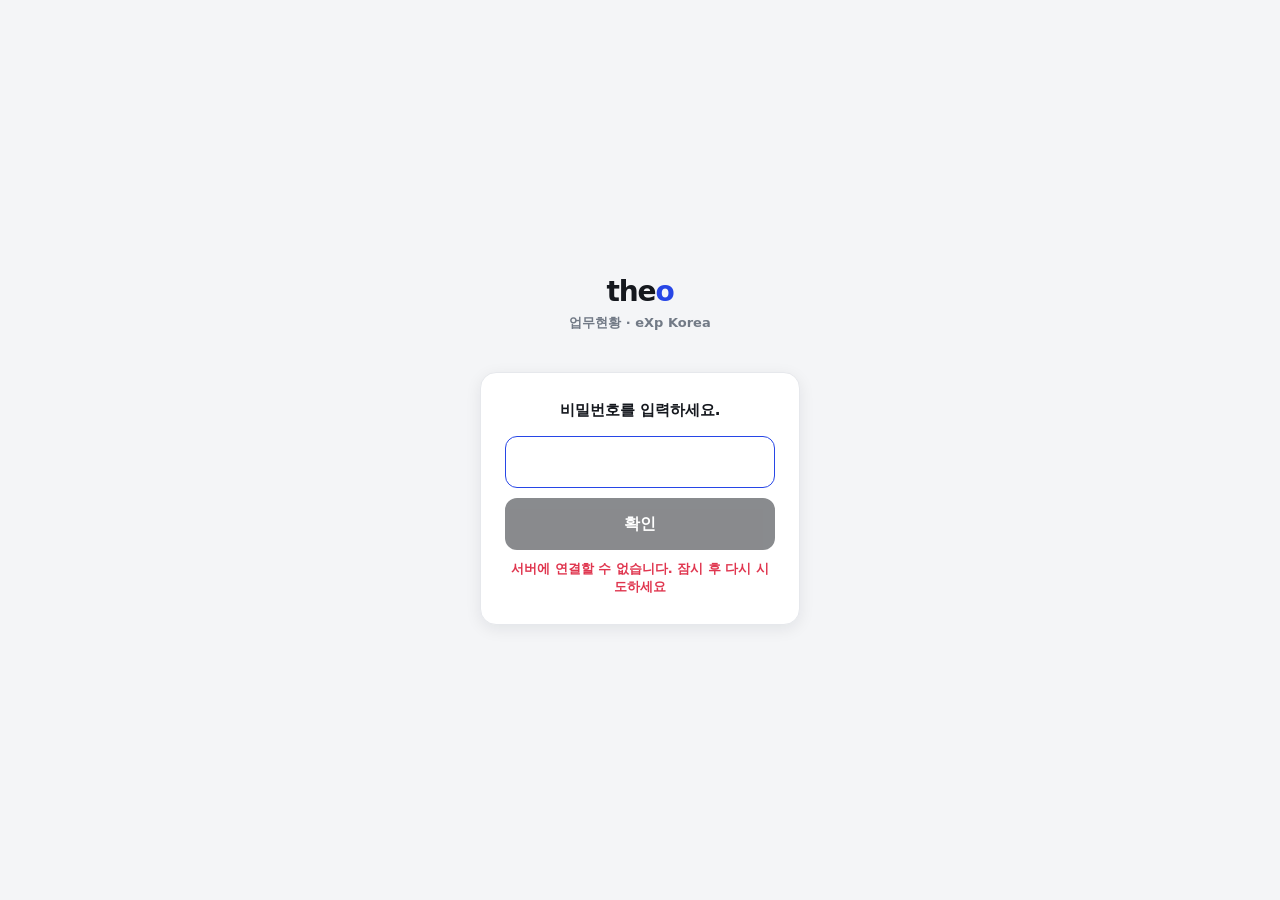
==== index.html @ b9fb37e2 "Add files via upload" ====
<!DOCTYPE html>
<html lang="ko">
<head>
<meta charset="UTF-8" />
<meta name="viewport" content="width=device-width, initial-scale=1, maximum-scale=1, user-scalable=no" />
<title>업무현황</title>
<link rel="icon" href="favicon.ico" sizes="any" />
<link rel="apple-touch-icon" href="apple-touch-icon.png" />
<link rel="manifest" href="manifest.json" />
<meta name="theme-color" content="#2746E6" />
<meta name="apple-mobile-web-app-capable" content="yes" />
<meta name="apple-mobile-web-app-title" content="HUB" />
<meta property="og:title" content="theo 업무현황" />
<meta property="og:description" content="파밍현황·매물현황·고객관리·일정관리를 한곳에서" />
<meta property="og:image" content="og-image.png" />
<meta property="og:type" content="website" />
<link rel="stylesheet" href="css/style.css?v=20260722l" />
</head>
<body>

<div class="app-shell">
  <div id="sidebar-mount"></div>
  <div class="main-col">
    <header class="topbar">
      <button class="hamburger-btn" id="hamburger-btn" aria-label="메뉴 열기">
        <svg width="20" height="20" viewBox="0 0 24 24" fill="none" stroke="currentColor" stroke-width="2" stroke-linecap="round"><path d="M3 6h18M3 12h18M3 18h18"/></svg>
      </button>
      <span class="topbar-title">종합현황</span>
      <a class="topbar-mark" href="./index.html" aria-label="홈으로">the<span class="o">o</span></a>
    </header>

    <div class="content-row">
    <main class="main-content">
      <div class="page-head">
        <h1>종합현황</h1>
        <p>업무 영역별 핵심 항목을 한눈에</p>
      </div>

      <div class="card-grid">
        <a class="summary-card" href="pages/maemul-status.html" data-card="maemul">
          <div class="icon-badge">
            <svg width="19" height="19" viewBox="0 0 24 24" fill="none" stroke="currentColor" stroke-width="1.8" stroke-linecap="round" stroke-linejoin="round"><path d="M3 10.5 12 3l9 7.5"/><path d="M5 9.5V20a1 1 0 0 0 1 1h4v-6h4v6h4a1 1 0 0 0 1-1V9.5"/></svg>
          </div>
          <div class="title-row"><h3>매물현황</h3></div>
          <div class="stat">—</div>
          <div class="stat-label">연동 예정</div>
        </a>

        <a class="summary-card" href="pages/recommend-management.html" data-card="recommend">
          <div class="icon-badge">
            <svg width="19" height="19" viewBox="0 0 24 24" fill="none" stroke="currentColor" stroke-width="1.8" stroke-linecap="round" stroke-linejoin="round"><path d="M12 3.2 14.7 9l6.3.6-4.7 4.2 1.4 6.2-5.7-3.4-5.7 3.4 1.4-6.2-4.7-4.2 6.3-.6Z"/></svg>
          </div>
          <div class="title-row"><h3>추천매물</h3></div>
          <div class="stat">—</div>
          <div class="stat-label">연동 예정</div>
        </a>

        <a class="summary-card" href="pages/farming-status.html" data-card="farming">
          <div class="icon-badge">
            <svg width="19" height="19" viewBox="0 0 24 24" fill="none" stroke="currentColor" stroke-width="1.8" stroke-linecap="round" stroke-linejoin="round"><path d="M9 20 3 17V5l6 3m0 12 6-3m-6 3V8m6 9 6 3V8l-6-3m0 12V5m0 0L9 8"/></svg>
          </div>
          <div class="title-row"><h3>파밍현황</h3></div>
          <div class="stat">—</div>
          <div class="stat-label">연동 예정</div>
        </a>

        <a class="summary-card" href="pages/customer-management.html" data-card="customer">
          <div class="icon-badge">
            <svg width="19" height="19" viewBox="0 0 24 24" fill="none" stroke="currentColor" stroke-width="1.8" stroke-linecap="round" stroke-linejoin="round"><circle cx="9" cy="8" r="3.2"/><path d="M2.5 20c0-3.3 2.9-6 6.5-6s6.5 2.7 6.5 6"/><circle cx="17" cy="9" r="2.6"/><path d="M15.2 14.3c2.7.4 4.8 2.6 4.8 5.7"/></svg>
          </div>
          <div class="title-row"><h3>고객관리</h3></div>
          <div class="stat">—</div>
          <div class="stat-label">연동 예정</div>
        </a>

        <a class="summary-card" href="pages/schedule-management.html" data-card="schedule">
          <div class="icon-badge">
            <svg width="19" height="19" viewBox="0 0 24 24" fill="none" stroke="currentColor" stroke-width="1.8" stroke-linecap="round" stroke-linejoin="round"><rect x="3.5" y="5" width="17" height="15.5" rx="2.2"/><path d="M8 3v4M16 3v4M3.5 10h17"/></svg>
          </div>
          <div class="title-row"><h3>일정관리</h3></div>
          <div class="stat">—</div>
          <div class="stat-label">연동 예정</div>
        </a>

        <div class="summary-card disabled">
          <div class="icon-badge">
            <svg width="19" height="19" viewBox="0 0 24 24" fill="none" stroke="currentColor" stroke-width="1.8" stroke-linecap="round" stroke-linejoin="round"><path d="M3 10v4a1 1 0 0 0 1 1h2l4 3.5V5.5L6 9H4a1 1 0 0 0-1 1Z"/><path d="M14 8.2a4.5 4.5 0 0 1 0 7.6M17.2 5.8a8.8 8.8 0 0 1 0 12.4"/></svg>
          </div>
          <div class="title-row"><h3>마케팅툴</h3><span class="soon-tag">추가예정</span></div>
          <div class="stat">—</div>
          <div class="stat-label">준비 중</div>
        </div>
      </div>
    </main>
    <aside class="favorites-panel" data-fav-mount="desktop"></aside>
    </div>
  </div>
</div>

<script src="js/sidebar.js"></script>
<script src="js/lock.js"></script>
<script src="js/favorites.js"></script>
<script src="js/index-summary.js"></script>
<script>
  renderSidebar(null, { basePrefix: "" });
  initLockScreen("");
</script>
</body>
</html>
---- css/style.css ----
/* ============================================================
   theo 대시보드 — 공유 스타일
   exp-client / exp-maemul / exp-crm 톤과 통일 (라이트 + 파랑 + 골드)
   ============================================================ */

:root {
  --bg: #F4F5F7;
  --surface: #FFFFFF;
  --border: #E6E8EC;
  --border-strong: #D7DAE0;
  --text: #15181E;
  --text-secondary: #727A86;
  --text-muted: #9aa1ab;

  --accent: #2746E6;
  --accent-soft: #EEF1FE;
  --accent-hover: #1F39C4;
  --accent-dim: #8B95F2;

  --danger: #E0364F;
  --danger-soft: #FDECEF;

  --radius-sm: 8px;
  --radius-md: 12px;
  --radius-lg: 16px;

  --shadow-sm: 0 1px 2px rgba(16, 24, 40, 0.06);
  --shadow-md: 0 4px 16px rgba(16, 24, 40, 0.08);
  --shadow-lg: 0 12px 32px rgba(16, 24, 40, 0.14);

  --sidebar-w: 264px;
  --topbar-h: 60px;

  --font-ui: "Pretendard", "Pretendard Variable", -apple-system, BlinkMacSystemFont,
    "Apple SD Gothic Neo", "Malgun Gothic", system-ui, Roboto, sans-serif;
}

* { box-sizing: border-box; }

html, body {
  margin: 0;
  padding: 0;
  background: var(--bg);
  color: var(--text);
  font-family: var(--font-ui);
  -webkit-font-smoothing: antialiased;
  overscroll-behavior-y: none;
  -webkit-user-select: none;
  user-select: none;
  -webkit-touch-callout: none;
  -webkit-tap-highlight-color: transparent;
}

input, textarea {
  -webkit-user-select: text;
  user-select: text;
}

button, input {
  font-family: inherit;
}

a { color: inherit; text-decoration: none; }

::-webkit-scrollbar { width: 8px; height: 8px; }
::-webkit-scrollbar-thumb { background: var(--border-strong); border-radius: 8px; }
::-webkit-scrollbar-track { background: transparent; }

/* ---------------- App shell ---------------- */

.app-shell {
  display: flex;
  min-height: 100vh;
}

.main-col {
  flex: 1;
  min-width: 0;
  display: flex;
  flex-direction: column;
}

.topbar {
  height: var(--topbar-h);
  display: flex;
  align-items: center;
  gap: 12px;
  padding: 0 20px;
  background: var(--surface);
  border-bottom: 1px solid var(--border);
  position: sticky;
  top: 0;
  z-index: 20;
}

.hamburger-btn {
  display: none;
  width: 36px;
  height: 36px;
  align-items: center;
  justify-content: center;
  border: none;
  background: transparent;
  border-radius: var(--radius-sm);
  cursor: pointer;
  color: var(--text);
}
.hamburger-btn:hover { background: var(--bg); }

.topbar-title {
  font-size: 16px;
  font-weight: 700;
  letter-spacing: -0.01em;
}

.topbar-mark {
  display: none;
  margin-left: auto;
  align-items: center;
  flex-shrink: 0;
  font-size: 20px;
  font-weight: 800;
  letter-spacing: -0.04em;
  color: var(--text);
  opacity: 0.85;
}
.topbar-mark .o { color: var(--accent); }
.topbar-mark { cursor: pointer; transition: opacity 0.12s ease; }
.topbar-mark:hover { opacity: 1; }

.main-content {
  flex: 1;
  padding: 28px 32px 64px;
  max-width: 1240px;
  width: 100%;
}

/* ---------------- Sidebar ---------------- */

.sidebar {
  width: var(--sidebar-w);
  flex-shrink: 0;
  background: var(--surface);
  border-right: 1px solid var(--border);
  display: flex;
  flex-direction: column;
  height: 100vh;
  position: sticky;
  top: 0;
}

.sidebar-brand {
  display: flex;
  align-items: baseline;
  gap: 6px;
  padding: 22px 20px 16px;
}

.sidebar-brand .mark {
  font-size: 20px;
  font-weight: 800;
  letter-spacing: -0.04em;
}
.sidebar-brand .mark .o { color: var(--accent); }
.sidebar-brand .sub {
  font-size: 12px;
  color: var(--text-secondary);
  font-weight: 500;
}

.sidebar-scroll {
  flex: 1;
  overflow-y: auto;
  padding: 4px 12px;
}

.nav-group { margin-bottom: 6px; }

.nav-group-label {
  display: flex;
  align-items: center;
  justify-content: space-between;
  width: 100%;
  padding: 10px 8px;
  background: transparent;
  border: none;
  cursor: pointer;
  font-size: 12.5px;
  font-weight: 700;
  color: var(--text-muted);
  letter-spacing: 0.02em;
  text-transform: uppercase;
  border-radius: var(--radius-sm);
}
.nav-group-label:hover { color: var(--text-secondary); }

.nav-group-label .chevron {
  transition: transform 0.18s ease;
  flex-shrink: 0;
}
.nav-group.collapsed .chevron { transform: rotate(-90deg); }

.nav-group-items {
  display: flex;
  flex-direction: column;
  gap: 2px;
  overflow: hidden;
  max-height: 800px;
  transition: max-height 0.22s ease;
}
.nav-group.collapsed .nav-group-items {
  max-height: 0;
}

.nav-item {
  display: flex;
  align-items: center;
  gap: 10px;
  padding: 9px 10px;
  border-radius: var(--radius-sm);
  font-size: 15.5px;
  font-weight: 600;
  color: var(--text);
  cursor: pointer;
}
.nav-item:hover { background: var(--bg); }
.nav-item.active {
  background: var(--accent-soft);
  color: var(--accent);
}
.nav-item svg { flex-shrink: 0; }

.nav-item.disabled {
  color: var(--text-muted);
  cursor: default;
  pointer-events: none;
}
.nav-item .soon-tag {
  margin-left: auto;
  font-size: 10.5px;
  font-weight: 700;
  color: var(--text-muted);
  background: var(--bg);
  border: 1px solid var(--border);
  border-radius: 999px;
  padding: 2px 7px;
}

.nav-divider {
  height: 1px;
  background: var(--border);
  margin: 10px 4px;
}

.sidebar-admin-wrap {
  position: relative;
  margin: 6px 12px 12px;
}
.sidebar-admin {
  display: flex;
  align-items: center;
  gap: 10px;
  width: 100%;
  padding: 10px 12px;
  border: none;
  border-radius: var(--radius-md);
  background: var(--bg);
  cursor: pointer;
  text-align: left;
  font-family: inherit;
}
.sidebar-admin:hover { background: var(--border); }
.sidebar-admin .admin-chevron {
  margin-left: auto;
  flex-shrink: 0;
  color: var(--text-muted);
  transform: rotate(180deg);
}
.admin-avatar {
  width: 36px;
  height: 36px;
  border-radius: 50%;
  background: linear-gradient(135deg, var(--accent), var(--accent-hover));
  color: #fff;
  display: flex;
  align-items: center;
  justify-content: center;
  font-weight: 800;
  font-size: 13.5px;
  flex-shrink: 0;
  box-shadow: 0 3px 8px rgba(39, 70, 230, 0.28);
}
.admin-meta { min-width: 0; }
.admin-name {
  font-size: 13.5px;
  font-weight: 800;
  color: var(--text);
  line-height: 1.3;
}
.admin-org {
  font-size: 11.5px;
  font-weight: 600;
  color: var(--text-secondary);
  white-space: nowrap;
  overflow: hidden;
  text-overflow: ellipsis;
}

.admin-menu {
  position: absolute;
  left: 0;
  right: 0;
  bottom: calc(100% + 6px);
  background: var(--surface);
  border: 1px solid var(--border);
  border-radius: var(--radius-md);
  box-shadow: var(--shadow-md);
  padding: 6px;
  opacity: 0;
  visibility: hidden;
  transform: translateY(4px);
  transition: opacity 0.15s ease, transform 0.15s ease;
  z-index: 30;
}
.admin-menu.open {
  opacity: 1;
  visibility: visible;
  transform: translateY(0);
}
.admin-menu-item {
  display: flex;
  align-items: center;
  gap: 9px;
  width: 100%;
  padding: 9px 10px;
  border: none;
  background: transparent;
  border-radius: var(--radius-sm);
  font-size: 14px;
  font-weight: 600;
  color: var(--text);
  cursor: pointer;
  text-align: left;
  font-family: inherit;
}
.admin-menu-item:hover {
  background: var(--danger-soft);
  color: var(--danger);
}

/* Mobile sidebar overlay */
.sidebar-scrim {
  display: none;
  position: fixed;
  inset: 0;
  background: rgba(16, 24, 40, 0.4);
  z-index: 39;
}

@media (max-width: 860px) {
  .hamburger-btn { display: inline-flex; }
  .topbar-mark { display: flex; }

  .sidebar {
    position: fixed;
    left: 0;
    top: 0;
    z-index: 40;
    transform: translateX(-100%);
    transition: transform 0.24s ease;
    box-shadow: var(--shadow-lg);
  }
  .sidebar.open { transform: translateX(0); }

  .sidebar-scrim.open { display: block; }

  .main-content { padding: 20px 16px 48px; }
}

/* ---------------- Cards / summary grid ---------------- */

.page-head {
  margin-bottom: 22px;
}
.page-head h1 {
  font-size: 22px;
  font-weight: 800;
  letter-spacing: -0.01em;
  margin: 0 0 4px;
}
.page-head p {
  margin: 0;
  color: var(--text-secondary);
  font-size: 14px;
}

.card-grid {
  display: grid;
  grid-template-columns: repeat(4, 1fr);
  gap: 12px;
}
@media (max-width: 900px) {
  .card-grid { grid-template-columns: repeat(2, 1fr); }
  /* 만기임박은 배지 4개가 한 줄에 들어가야 해서 2칸(한 줄 전체)을 다 쓰게 함 */
  .card-grid .card-span-2 { grid-column: 1 / -1; }
}

.summary-card {
  background: var(--surface);
  border: 1px solid var(--border);
  border-radius: var(--radius-md);
  padding: 12px 14px;
  display: flex;
  flex-direction: column;
  gap: 4px;
  min-height: 112px;
  cursor: pointer;
  box-shadow: var(--shadow-sm);
  transition: box-shadow 0.15s ease, transform 0.15s ease, border-color 0.15s ease;
}
.summary-card.static { box-shadow: var(--shadow-sm); border-color: transparent; }
/* 그라데이션 제거 — 카드는 항상 평평한 흰 배경, 아이콘 배지 색상으로만 구분 */
.summary-card.tint-1 .icon-badge { background: #E0E7FF; color: #4338CA; }
.summary-card.tint-2 .icon-badge { background: #CFFAFE; color: #0E7490; }
.summary-card.tint-3 .icon-badge { background: #EDE9FE; color: #6D28D9; }
.summary-card.tint-4 .icon-badge { background: #DBEAFE; color: #1D4ED8; }
.summary-card.tint-5 .icon-badge { background: #CCFBF1; color: #0F766E; }
.summary-card.tint-6 .icon-badge { background: #F3E8FF; color: #7E22CE; }
.summary-card:hover {
  box-shadow: var(--shadow-md);
  border-color: var(--border-strong);
  transform: translateY(-1px);
}
.summary-card.disabled {
  cursor: default;
  opacity: 0.55;
}
.summary-card.disabled:hover {
  box-shadow: none;
  transform: none;
  border-color: var(--border);
}
.summary-card.static { cursor: default; }
.summary-card.static:hover {
  box-shadow: none;
  transform: none;
  border-color: var(--border);
}

.summary-card .kpi-top {
  display: flex;
  align-items: center;
  justify-content: space-between;
  gap: 8px;
}
.summary-card .kpi-top .stat { margin: 0; }

/* 추천매물 rec-stat-card와 동일한 구조: 아이콘 왼쪽 + (숫자, 라벨) 오른쪽, 가로 한 줄 */
.summary-card.row {
  flex-direction: row;
  align-items: flex-start;
  gap: 12px;
  min-height: 100px;
  padding: 14px 16px;
}
.summary-card.row .icon-badge { flex-shrink: 0; width: 32px; height: 32px; }
.summary-card.row .icon-badge svg { width: 16px; height: 16px; }
.summary-card.row .stat-body { display: flex; flex-direction: column; gap: 1px; min-width: 0; flex: 1; }
.summary-card.row .stat { text-align: left; margin: 0; }
.summary-card.row .stat-label { text-align: left; }
.summary-card.row .stat-title {
  font-size: 13px;
  font-weight: 800;
  color: var(--text);
}
.summary-card.row .badge-list.horizontal { margin-top: 3px; }

.summary-card .icon-badge {
  width: 27px;
  height: 27px;
  border-radius: 8px;
  display: flex;
  align-items: center;
  justify-content: center;
  background: var(--accent-soft);
  color: var(--accent);
}
.summary-card .icon-badge svg { width: 15px; height: 15px; }


.summary-card .title-row {
  display: flex;
  align-items: center;
  justify-content: space-between;
}
.summary-card h3 {
  margin: 0;
  font-size: 13px;
  font-weight: 700;
}
.summary-card .stat {
  font-size: 20px;
  font-weight: 800;
  letter-spacing: -0.02em;
  text-align: right;
}
.summary-card .stat-label {
  font-size: 11px;
  color: var(--text-secondary);
  text-align: right;
}

.placeholder-block {
  background: var(--surface);
  border: 1px dashed var(--border-strong);
  border-radius: var(--radius-lg);
  padding: 48px 24px;
  text-align: center;
  color: var(--text-secondary);
  font-size: 14px;
}
.placeholder-block strong {
  display: block;
  color: var(--text);
  font-size: 15.5px;
  margin-bottom: 6px;
}

/* ---------------- Data page: upload / sections / tables / charts ---------------- */

.upload-bar {
  display: flex;
  align-items: center;
  gap: 12px;
  flex-wrap: wrap;
  background: var(--surface);
  border: 1px solid var(--border);
  border-radius: var(--radius-lg);
  padding: 12px 16px;
  margin-bottom: 24px;
  max-width: 460px;
}
.upload-bar .upload-meta {
  min-width: 160px;
}
.upload-bar .upload-basedate {
  font-size: 14px;
  font-weight: 800;
  color: var(--text);
}
.upload-bar .upload-updated {
  font-size: 12px;
  color: var(--text-secondary);
  margin-top: 2px;
}
.btn-solid {
  display: inline-flex;
  align-items: center;
  gap: 7px;
  height: 38px;
  padding: 0 15px;
  border: none;
  border-radius: var(--radius-md);
  background: #6B7280;
  color: #fff;
  font-size: 13.5px;
  font-weight: 700;
  cursor: pointer;
  font-family: inherit;
  transition: opacity 0.12s ease, background 0.12s ease;
  white-space: nowrap;
  margin-left: auto;
}
.btn-solid:hover { background: #565D68; }
.btn-soft {
  display: inline-flex;
  align-items: center;
  gap: 7px;
  height: 40px;
  padding: 0 16px;
  border: none;
  border-radius: var(--radius-md);
  background: var(--accent-soft);
  color: var(--accent);
  font-size: 14px;
  font-weight: 700;
  cursor: pointer;
  font-family: inherit;
  transition: opacity 0.12s ease;
  white-space: nowrap;
}
.btn-soft:hover { opacity: 0.85; }

.upload-empty {
  background: var(--surface);
  border: 1px dashed var(--border-strong);
  border-radius: var(--radius-lg);
  padding: 56px 24px;
  text-align: center;
  color: var(--text-secondary);
  font-size: 14px;
}
.upload-empty strong {
  display: block;
  color: var(--text);
  font-size: 16px;
  margin-bottom: 8px;
}
.upload-empty .btn-solid { margin-top: 18px; }

.data-section { margin-top: 22px; }
.data-section-head {
  display: flex;
  align-items: baseline;
  gap: 8px;
  margin-bottom: 10px;
}
.data-section-head h2 {
  margin: 0;
  font-size: 14.5px;
  font-weight: 800;
  letter-spacing: -0.01em;
}
.data-section-head .count-tag {
  font-size: 11px;
  font-weight: 700;
  color: var(--text-secondary);
}

.grid-2 {
  display: grid;
  grid-template-columns: 1fr 1fr;
  gap: 12px;
}
.grid-3-2 {
  display: grid;
  grid-template-columns: 3fr 2fr;
  gap: 12px;
}
.grid-tables-3 {
  display: grid;
  grid-template-columns: 2fr 1fr 1fr;
  gap: 12px;
}
.grid-3 {
  display: grid;
  grid-template-columns: 1fr 1fr 1fr;
  gap: 12px;
}
@media (max-width: 760px) {
  .grid-2 { grid-template-columns: 1fr; }
  .grid-3-2 { grid-template-columns: 1fr; }
  .grid-tables-3 { grid-template-columns: 1fr; }
  .grid-3 { grid-template-columns: 1fr; }
}
@media (min-width: 761px) and (max-width: 1080px) {
  .grid-tables-3 { grid-template-columns: 1fr 1fr; }
  .grid-3 { grid-template-columns: 1fr 1fr; }
}

.panel {
  background: var(--surface);
  border: 1px solid var(--border);
  border-radius: var(--radius-md);
  padding: 14px 16px;
}
.panel-narrow, .map-link-card.panel-narrow {
  max-width: 560px;
}
.panel h3 {
  margin: 0 0 10px;
  font-size: 13px;
  font-weight: 700;
  color: var(--text-secondary);
}

.content-narrow { max-width: 700px; }

.data-table {
  width: 100%;
  border-collapse: collapse;
  font-size: 12.5px;
  font-variant-numeric: tabular-nums;
}
.data-table th, .data-table td {
  padding: 6px 8px;
  text-align: right;
  border-bottom: 1px solid var(--bg);
  white-space: nowrap;
}
.data-table th:first-child, .data-table td:first-child {
  text-align: left;
  font-weight: 600;
  color: var(--text);
}
.data-table th {
  color: var(--text-muted);
  font-weight: 700;
  font-size: 10px;
  letter-spacing: 0.03em;
  text-transform: uppercase;
  border-bottom: 1.5px solid var(--border);
  padding-bottom: 8px;
}
.data-table tbody tr:hover td { background: var(--bg); }
.data-table tbody tr:nth-child(even) td { background: rgba(244, 245, 247, 0.5); }
.data-table tbody tr:nth-child(even):hover td { background: var(--bg); }
.data-table tr.total-row td {
  font-weight: 800;
  color: var(--accent);
  border-top: 1.5px solid var(--border-strong);
  border-bottom: none;
  background: transparent !important;
}
.data-table tr:last-child td { border-bottom: none; }

.chart-wrap { position: relative; height: 190px; }
.chart-wrap.tall { height: 220px; }

.badge-list { display: flex; flex-direction: column; gap: 6px; }
.badge-row {
  display: flex;
  align-items: center;
  justify-content: space-between;
  padding: 8px 10px;
  border-radius: var(--radius-sm);
  background: var(--bg);
  font-size: 12.5px;
  font-weight: 600;
}
.badge-row .badge-count {
  font-size: 12px;
  font-weight: 800;
  padding: 1px 8px;
  border-radius: 999px;
  background: var(--surface);
  color: var(--text-secondary);
}
.badge-row.has-count .badge-count {
  background: var(--danger-soft);
  color: var(--danger);
}
.badge-list.mini { gap: 4px; }
.badge-list.mini .badge-row {
  padding: 5px 8px;
  font-size: 10.5px;
  background: rgba(255,255,255,0.55);
}
.badge-list.mini .badge-count {
  font-size: 10px;
  padding: 1px 6px;
}

/* 만기임박처럼 라벨 여러개를 세로로 쌓지 않고 타이틀 바로 아래에 붙여 보여줄 때.
   margin-top:auto를 안 줘서 타이틀 바로 아래 붙고, 남는 공간은 카드 하단에 남는다.
   폰(≤900px)에서는 만기임박 카드가 card-span-2로 풀폭을 쓰므로 한 줄(nowrap)로 충분히 들어가고,
   브라우저(>900px)에서는 카드가 4분의1 폭이라 한 줄로는 좁아 겹치므로 2x2 그리드로 전환한다. */
.badge-list.horizontal {
  flex-direction: row;
  flex-wrap: nowrap;
  justify-content: flex-start;
  gap: 4px;
}
.badge-list.horizontal .badge-row {
  flex: 1 1 0;
  min-width: 0;
  justify-content: center;
  gap: 3px;
  overflow: hidden;
}
.badge-list.horizontal .badge-row span:first-child {
  overflow: hidden;
  text-overflow: ellipsis;
  white-space: nowrap;
  min-width: 0;
}
.badge-list.horizontal .badge-row .badge-count {
  flex-shrink: 0;
  white-space: nowrap;
}

@media (min-width: 901px) {
  .badge-list.horizontal {
    display: grid;
    grid-template-columns: repeat(2, 1fr);
    gap: 5px;
  }
  .badge-list.horizontal .badge-row {
    justify-content: space-between;
  }
}

/* 폰 화면에서는 글자/여백을 한 단계 더 줄여 한 줄에 최대한 다 들어가게 (만기임박 카드는 아래
   .card-span-2 규칙으로 폭을 2배 확보해서 같이 도와준다) */
@media (max-width: 640px) {
  .badge-list.mini .badge-row {
    padding: 4px 6px;
    font-size: 9.5px;
    gap: 3px;
  }
  .badge-list.mini .badge-count {
    font-size: 9px;
    padding: 1px 5px;
  }
}

.map-link-card {
  display: flex;
  align-items: center;
  gap: 14px;
  background: var(--surface);
  border: 1px solid var(--border);
  border-radius: var(--radius-lg);
  padding: 18px 20px;
}
.map-link-card .icon-badge { flex-shrink: 0; }
.map-link-card .map-text { flex: 1; min-width: 0; }
.map-link-card .map-title { font-size: 14.5px; font-weight: 700; }
.map-link-card .map-sub { font-size: 12.5px; color: var(--text-secondary); margin-top: 2px; }

/* ---------------- Lock screen ---------------- */

.lock-screen {
  position: fixed;
  inset: 0;
  z-index: 100;
  background: var(--bg);
  display: flex;
  flex-direction: column;
  align-items: center;
  justify-content: center;
  gap: 40px;
  padding: 24px;
}

.lock-box {
  width: 100%;
  max-width: 320px;
  display: flex;
  flex-direction: column;
  align-items: center;
  gap: 22px;
}

.lock-brand {
  display: flex;
  flex-direction: column;
  align-items: center;
  gap: 6px;
}
.lock-brand .mark {
  font-size: 30px;
  font-weight: 800;
  letter-spacing: -0.04em;
}
.lock-brand .mark .o { color: var(--accent); }
.lock-brand .sub {
  font-size: 13px;
  color: var(--text-secondary);
}

.lock-key-icon {
  color: var(--accent);
}

/* 텍스트 비번 화면 — 매물뷰와 동일한 워드마크+카드 구조 */
.lock-wordmark {
  display: flex;
  flex-direction: column;
  align-items: center;
  gap: 6px;
}
.lock-wordmark .mark {
  font-size: 28px;
  font-weight: 800;
  letter-spacing: -0.04em;
  color: var(--text);
}
.lock-wordmark .mark .o { color: var(--accent); }
.lock-wordmark .sub {
  font-size: 13px;
  font-weight: 600;
  color: var(--text-secondary);
}

.lock-card {
  width: 100%;
  max-width: 320px;
  background: var(--surface);
  border: 1px solid var(--border);
  border-radius: var(--radius-lg);
  box-shadow: var(--shadow-md);
  padding: 28px 24px;
}
.lock-title {
  font-size: 15px;
  font-weight: 800;
  color: var(--text);
  text-align: center;
  margin-bottom: 16px;
}

.lock-pw-form {
  width: 100%;
  display: flex;
  flex-direction: column;
  gap: 10px;
}
.lock-pw-form input {
  width: 100%;
  height: 52px;
  padding: 0 14px;
  border: 1.5px solid var(--border-strong);
  border-radius: var(--radius-md);
  background: var(--bg);
  font-size: 16px;
  outline: none;
  text-align: center;
  letter-spacing: 0.03em;
}
.lock-pw-form input:focus { border-color: var(--accent); background: var(--surface); }
.lock-pw-form button {
  width: 100%;
  height: 52px;
  border: none;
  border-radius: var(--radius-md);
  background: var(--text);
  color: #fff;
  font-size: 15.5px;
  font-weight: 800;
  cursor: pointer;
  transition: opacity 0.12s ease;
}
.lock-pw-form button:hover { opacity: 0.88; }
.lock-pw-form button:disabled { opacity: 0.5; cursor: default; }

.lock-error {
  font-size: 13px;
  font-weight: 600;
  color: var(--danger);
  min-height: 18px;
  text-align: center;
  margin-top: 10px;
}

/* Pattern lock (mobile) */
.pattern-grid {
  position: relative;
  width: 260px;
  height: 260px;
  touch-action: none;
}
.pattern-grid.loading {
  pointer-events: none;
  opacity: 0.45;
}
.pattern-svg {
  position: absolute;
  inset: 0;
  pointer-events: none;
}
.pattern-dot {
  position: absolute;
  width: 22px;
  height: 22px;
  border-radius: 50%;
  border: 2.5px solid var(--border-strong);
  background: var(--surface);
  transform: translate(-50%, -50%);
}
.pattern-dot.active {
  border-color: var(--accent);
  background: var(--accent);
}
.pattern-dot.error {
  border-color: var(--danger);
  background: var(--danger);
}

/* ---------------- Recommend management (추천매물) ---------------- */

.rec-kpi-grid {
  display: grid;
  grid-template-columns: repeat(auto-fit, minmax(150px, 200px));
  gap: 12px;
  margin-bottom: 22px;
}
/* 진행현황 카드 전용 — summary-card보다 절반 가까이 낮은 컴팩트 카드.
   아이콘 → 숫자 → 라벨을 붙여서 위에서부터 채우고, 하단에 여백을 남기지 않는다. */
.rec-stat-card {
  display: flex;
  align-items: center;
  gap: 12px;
  padding: 14px 16px;
  background: var(--surface);
  border: 1px solid var(--border);
  border-radius: var(--radius-md);
  box-shadow: var(--shadow-sm);
}
.rec-stat-card .icon-badge {
  width: 34px;
  height: 34px;
  border-radius: 9px;
  display: flex;
  align-items: center;
  justify-content: center;
  flex-shrink: 0;
}
.rec-stat-card.tint-total .icon-badge { background: #DBEAFE; color: #1D4ED8; }
.rec-stat-card.tint-active .icon-badge { background: #DCFCE7; color: #15803D; }
.rec-stat-card .rec-stat-body { display: flex; flex-direction: column; gap: 1px; min-width: 0; }
.rec-stat-card .stat { font-size: 20px; font-weight: 800; letter-spacing: -0.02em; line-height: 1.2; }
.rec-stat-card .stat-label { font-size: 11.5px; color: var(--text-secondary); font-weight: 600; }

.rec-toolbar {
  display: flex;
  align-items: center;
  gap: 10px;
  flex-wrap: wrap;
  margin-bottom: 18px;
}
.rec-search {
  flex: 0 1 220px;
  min-width: 150px;
  max-width: 220px;
  height: 38px;
  padding: 0 14px;
  border: 1px solid var(--border);
  border-radius: var(--radius-md);
  background: var(--surface);
  font-size: 13.5px;
  outline: none;
  font-family: inherit;
}
.rec-search:focus { border-color: var(--accent); }
.rec-filters { display: flex; gap: 6px; flex-wrap: wrap; }
.rec-filter-chip {
  height: 34px;
  padding: 0 14px;
  border-radius: 999px;
  border: 1px solid var(--border);
  background: var(--surface);
  color: var(--text-secondary);
  font-size: 12.5px;
  font-weight: 700;
  cursor: pointer;
  font-family: inherit;
  white-space: nowrap;
}
/* 필터칩 활성 색상을 결과표의 상태 배지 색상과 통일 — 전체=블루, 진행중=그린, 종료=그레이 */
.rec-filter-chip.active {
  background: var(--accent-soft);
  color: var(--accent);
  border-color: #D7DEFB;
}
.rec-filter-chip[data-filter="active"].active {
  background: #E7F4ED;
  color: #1F7A4D;
  border-color: #BFE6CE;
}
.rec-filter-chip[data-filter="ended"].active {
  background: var(--bg);
  color: var(--text-muted);
  border-color: var(--border-strong);
}

.rec-table-wrap {
  background: var(--surface);
  border: 1px solid var(--border);
  border-radius: var(--radius-lg);
  overflow: hidden;
  box-shadow: var(--shadow-sm);
}
.rec-table-scroll { width: 100%; overflow-x: auto; -webkit-overflow-scrolling: touch; }
.rec-table { width: 100%; min-width: 640px; border-collapse: collapse; font-size: 13px; }
.rec-table th {
  text-align: left;
  padding: 11px 14px;
  font-size: 11px;
  font-weight: 700;
  color: var(--text-muted);
  letter-spacing: 0.02em;
  text-transform: uppercase;
  border-bottom: 1.5px solid var(--border);
  background: var(--bg);
  white-space: nowrap;
}
.rec-table th.col-center, .rec-table td.col-center { text-align: center; }
.rec-table th.col-right, .rec-table td.col-right { text-align: right; }
.rec-table td {
  padding: 12px 14px;
  border-bottom: 1px solid var(--border);
  vertical-align: middle;
  white-space: nowrap;
}
.rec-table tbody tr:last-child td { border-bottom: none; }
.rec-table tbody tr:hover td { background: rgba(244, 245, 247, 0.6); }
.rec-name { font-weight: 800; font-size: 13.5px; margin-bottom: 8px; }
.rec-meta-row { display: flex; align-items: center; gap: 6px; flex-wrap: wrap; }
.rec-access-tag, .rec-type-tag {
  display: inline-flex;
  align-items: center;
  font-size: 11px;
  font-weight: 700;
  padding: 3px 9px;
  border-radius: 999px;
  border: 1px solid transparent;
}
.rec-access-tag {
  color: var(--accent);
  background: var(--accent-soft);
  border-color: #D7DEFB;
}
.rec-type-tag {
  color: var(--text-secondary);
  background: var(--bg);
  border-color: var(--border);
}
/* 중개사=바이올렛, 고객=그린(상태배지 진행중과 동일 톤) — 결과표에서 한눈에 구분되도록 */
.rec-type-tag.agent {
  color: #6D28D9;
  background: #EDE9FE;
  border-color: #DCCFFB;
}
.rec-type-tag.customer {
  color: #1F7A4D;
  background: #E7F4ED;
  border-color: #BFE6CE;
}
.rec-status-pill {
  display: inline-flex;
  align-items: center;
  padding: 3px 10px;
  border-radius: 999px;
  font-size: 11px;
  font-weight: 800;
}
.rec-status-pill.active { background: #E7F4ED; color: #1F7A4D; }
.rec-status-pill.ended { background: var(--bg); color: var(--text-muted); }
.rec-count-badge {
  font-size: 11.5px;
  font-weight: 700;
  color: var(--text-secondary);
}
.rec-map-links { display: inline-flex; align-items: center; gap: 5px; }
.rec-map-link {
  width: 26px;
  height: 26px;
  border-radius: 7px;
  border: 1px solid var(--border);
  background: var(--surface);
  color: var(--text-secondary);
  display: inline-flex;
  align-items: center;
  justify-content: center;
  text-decoration: none;
  transition: background 0.12s ease, color 0.12s ease, border-color 0.12s ease;
}
.rec-map-link:hover { background: var(--accent-soft); color: var(--accent); border-color: #D7DEFB; }
.rec-row-actions { display: flex; gap: 6px; justify-content: flex-end; }
.rec-icon-btn {
  width: 32px;
  height: 32px;
  border-radius: var(--radius-sm);
  border: 1px solid var(--border);
  background: var(--surface);
  color: var(--text-secondary);
  display: inline-flex;
  align-items: center;
  justify-content: center;
  cursor: pointer;
  text-decoration: none;
  transition: background 0.12s ease, color 0.12s ease, border-color 0.12s ease;
}
.rec-icon-btn:hover { background: var(--accent-soft); color: var(--accent); border-color: #D7DEFB; }
.rec-icon-btn.copy-flash { background: var(--accent); color: #fff; border-color: var(--accent); }
.rec-empty { padding: 56px 24px; text-align: center; color: var(--text-secondary); font-size: 14px; white-space: normal; }

/* 드래그 가능한 등록 FAB — 사이트 테마 블루로 통일 */
.rec-fab {
  position: fixed;
  z-index: 45;
  display: inline-flex;
  align-items: center;
  gap: 8px;
  height: 48px;
  padding: 0 20px 0 16px;
  border: none;
  border-radius: 999px;
  background: var(--accent);
  color: #fff;
  font-size: 14px;
  font-weight: 800;
  font-family: inherit;
  cursor: grab;
  box-shadow: 0 12px 28px rgba(39, 70, 230, 0.35);
  user-select: none;
  touch-action: none;
  transition: background 0.12s ease;
}
.rec-fab:hover { background: var(--accent-hover); }
.rec-fab:active { cursor: grabbing; }
.rec-fab svg { flex-shrink: 0; }

/* 등록/수정 모달 */
.rec-modal-overlay {
  position: fixed;
  inset: 0;
  z-index: 100;
  background: rgba(16, 24, 40, 0.45);
  display: none;
  align-items: flex-start;
  justify-content: center;
  padding: 40px 16px;
  overflow-y: auto;
}
.rec-modal-overlay.show { display: flex; }
.rec-modal {
  width: 100%;
  max-width: 620px;
  background: var(--surface);
  border-radius: var(--radius-lg);
  box-shadow: var(--shadow-lg);
  animation: recModalUp 0.16s ease-out;
}
@keyframes recModalUp { from { transform: translateY(10px); opacity: 0; } to { transform: translateY(0); opacity: 1; } }
.rec-modal-head {
  display: flex;
  align-items: center;
  justify-content: space-between;
  padding: 18px 20px;
  border-bottom: 1px solid var(--border);
}
.rec-modal-head h2 { margin: 0; font-size: 16px; font-weight: 800; }
.rec-modal-close {
  width: 30px;
  height: 30px;
  border-radius: 50%;
  border: none;
  background: var(--bg);
  color: var(--text-secondary);
  cursor: pointer;
  display: flex;
  align-items: center;
  justify-content: center;
  font-family: inherit;
}
.rec-modal-body { padding: 20px; max-height: 68vh; overflow-y: auto; }
.rec-modal-foot {
  display: flex;
  gap: 10px;
  padding: 16px 20px;
  border-top: 1px solid var(--border);
}

.rec-form-grid {
  display: grid;
  grid-template-columns: 1fr 1fr;
  gap: 12px;
  margin-bottom: 18px;
}
.rec-form-grid.full { grid-template-columns: 1fr; }
@media (max-width: 520px) {
  .rec-form-grid { grid-template-columns: 1fr; }
}
.rec-field label {
  display: block;
  font-size: 12px;
  font-weight: 700;
  color: var(--text-secondary);
  margin-bottom: 6px;
}
.rec-field input[type="text"],
.rec-field input[type="url"],
.rec-field select,
.rec-field textarea {
  width: 100%;
  padding: 9px 12px;
  border: 1.5px solid var(--border-strong);
  border-radius: var(--radius-sm);
  background: var(--bg);
  font-size: 13.5px;
  font-family: inherit;
  outline: none;
}
.rec-field input:focus, .rec-field select:focus, .rec-field textarea:focus {
  border-color: var(--accent);
  background: var(--surface);
}
.rec-field textarea { resize: vertical; min-height: 56px; line-height: 1.5; }

.rec-toggle-grid {
  display: grid;
  grid-template-columns: 1fr 1fr;
  gap: 8px;
  margin-bottom: 18px;
}
@media (max-width: 520px) { .rec-toggle-grid { grid-template-columns: 1fr; } }
.rec-toggle {
  display: flex;
  align-items: center;
  gap: 8px;
  padding: 9px 11px;
  border: 1px solid var(--border);
  border-radius: var(--radius-sm);
  font-size: 12.5px;
  font-weight: 600;
  cursor: pointer;
  background: var(--bg);
}
.rec-toggle input { accent-color: var(--accent); width: 15px; height: 15px; flex-shrink: 0; }
.rec-toggle.danger-toggle { border-color: #F4C6CD; background: var(--danger-soft); color: var(--danger); }

.rec-notes-head {
  display: flex;
  align-items: center;
  justify-content: space-between;
  margin-bottom: 10px;
}
.rec-notes-head h3 { margin: 0; font-size: 13px; font-weight: 700; color: var(--text-secondary); }
.rec-note-row {
  display: grid;
  grid-template-columns: 120px 1fr 32px;
  gap: 8px;
  margin-bottom: 8px;
  align-items: start;
}
@media (max-width: 520px) { .rec-note-row { grid-template-columns: 1fr; } }
.rec-note-row input {
  padding: 9px 10px;
  border: 1.5px solid var(--border-strong);
  border-radius: var(--radius-sm);
  background: var(--bg);
  font-size: 13px;
  font-family: inherit;
  outline: none;
}
.rec-note-row input:focus { border-color: var(--accent); background: var(--surface); }
.rec-note-row textarea {
  padding: 9px 10px;
  border: 1.5px solid var(--border-strong);
  border-radius: var(--radius-sm);
  background: var(--bg);
  font-size: 13px;
  font-family: inherit;
  outline: none;
  resize: vertical;
  min-height: 40px;
  line-height: 1.5;
}
.rec-note-row textarea:focus { border-color: var(--accent); background: var(--surface); }
.rec-note-del {
  width: 32px;
  height: 32px;
  border-radius: var(--radius-sm);
  border: 1px solid var(--border);
  background: var(--surface);
  color: var(--text-muted);
  cursor: pointer;
  display: flex;
  align-items: center;
  justify-content: center;
}
.rec-note-del:hover { background: var(--danger-soft); color: var(--danger); border-color: #F4C6CD; }
.rec-add-note-btn {
  display: inline-flex;
  align-items: center;
  gap: 6px;
  height: 34px;
  padding: 0 13px;
  border-radius: var(--radius-sm);
  border: 1px dashed var(--border-strong);
  background: transparent;
  color: var(--text-secondary);
  font-size: 12.5px;
  font-weight: 700;
  cursor: pointer;
  font-family: inherit;
}
.rec-add-note-btn:hover { border-color: var(--accent); color: var(--accent); }

.btn-danger-outline {
  display: inline-flex;
  align-items: center;
  gap: 6px;
  height: 40px;
  padding: 0 14px;
  border-radius: var(--radius-md);
  border: 1px solid #F4C6CD;
  background: var(--danger-soft);
  color: var(--danger);
  font-size: 13.5px;
  font-weight: 700;
  cursor: pointer;
  font-family: inherit;
}
.btn-danger-outline:hover { opacity: 0.85; }

.rec-modal-error {
  font-size: 12.5px;
  font-weight: 600;
  color: var(--danger);
  margin: -8px 0 14px;
  min-height: 16px;
}

/* Toast */
.rec-toast {
  position: fixed;
  bottom: 28px;
  left: 50%;
  transform: translateX(-50%) translateY(12px);
  background: var(--text);
  color: #fff;
  font-size: 13px;
  font-weight: 700;
  padding: 11px 18px;
  border-radius: 999px;
  box-shadow: var(--shadow-lg);
  z-index: 200;
  opacity: 0;
  pointer-events: none;
  transition: opacity 0.18s ease, transform 0.18s ease;
}
.rec-toast.show { opacity: 1; transform: translateX(-50%) translateY(0); }

/* ---------------- Farming status (파밍현황) ---------------- */

.farm-warn-bar {
  background: #FFF6E5;
  border: 1px solid #F0DBA6;
  color: #8A6412;
  font-size: 12.5px;
  font-weight: 600;
  border-radius: var(--radius-md);
  padding: 10px 14px;
  margin-bottom: 18px;
  line-height: 1.5;
}

.rec-stat-card.tint-plan .icon-badge { background: var(--accent-soft); color: var(--accent); }
.rec-stat-card.tint-neutral .icon-badge { background: #E2E8F0; color: #475569; }

.farm-toolbar {
  display: flex;
  align-items: center;
  gap: 10px;
  flex-wrap: wrap;
  justify-content: flex-end;
  margin-bottom: 16px;
}
.farm-month-nav {
  display: flex;
  align-items: center;
  gap: 2px;
  background: var(--surface);
  border: 1px solid var(--border);
  border-radius: 8px;
  padding: 3px 4px;
}
.farm-nav-btn {
  width: 26px; height: 26px;
  display: flex; align-items: center; justify-content: center;
  border: none; background: transparent; border-radius: 6px;
  cursor: pointer; color: var(--text-secondary); font-size: 14px; font-family: inherit;
}
.farm-nav-btn:hover { background: var(--accent-soft); color: var(--accent); }
.farm-month-label { font-size: 13px; font-weight: 700; min-width: 88px; text-align: center; }

.farm-cal-card {
  background: var(--surface);
  border: 1px solid var(--border);
  border-radius: var(--radius-lg);
  overflow: hidden;
  box-shadow: var(--shadow-sm);
  position: relative;
}
.farm-cal-weekdays { display: grid; grid-template-columns: repeat(7, 1fr); border-bottom: 1px solid var(--border); }
.farm-cal-weekdays div { padding: 10px 0; text-align: center; font-size: 12px; font-weight: 700; color: var(--text-secondary); }
.farm-cal-weekdays div.sun { color: var(--danger); }
.farm-cal-weekdays div.sat { color: var(--accent); }
.farm-cal-grid { display: grid; grid-template-columns: repeat(7, 1fr); }
.farm-cal-cell {
  min-height: 118px;
  border-right: 1px solid var(--border);
  border-bottom: 1px solid var(--border);
  padding: 6px 6px 8px;
  display: flex; flex-direction: column; gap: 3px;
  cursor: pointer;
  transition: background 0.1s ease;
}
.farm-cal-cell:hover { background: var(--bg); }
.farm-cal-cell:nth-child(7n) { border-right: none; }
.farm-cal-cell.outside { background: #FAFAFB; }
.farm-cal-cell.outside .farm-date-num { color: var(--text-muted); }
.farm-date-num {
  font-size: 12.5px; font-weight: 700; color: var(--text);
  width: 22px; height: 22px;
  display: flex; align-items: center; justify-content: center;
  border-radius: 50%; margin-bottom: 2px;
}
.farm-cal-cell.sun .farm-date-num { color: var(--danger); }
.farm-cal-cell.sat .farm-date-num { color: var(--accent); }
.farm-cal-cell.today .farm-date-num { background: var(--text); color: #fff; }

.farm-pill {
  font-size: 11px; font-weight: 700; padding: 3px 7px; border-radius: 6px;
  white-space: nowrap; overflow: hidden; text-overflow: ellipsis; line-height: 1.4;
}
.farm-pill.plan { background: var(--accent-soft); color: var(--accent); }
.farm-pill.done { background: #E7F4ED; color: #1F7A4D; }
.farm-pill.hold { background: #FBF1E2; color: #9A5B14; }
.farm-pill.cancel { background: var(--bg); color: var(--text-muted); text-decoration: line-through; }
.farm-more { font-size: 11px; font-weight: 700; color: var(--text-secondary); padding: 2px 7px; }

.farm-cal-loading {
  position: absolute; inset: 0; background: rgba(255,255,255,.85);
  display: flex; align-items: center; justify-content: center;
  font-size: 13px; color: var(--text-secondary); font-weight: 700;
}

.farm-legend { display: flex; gap: 16px; margin-top: 14px; flex-wrap: wrap; padding: 0 2px; }
.farm-legend-item { display: flex; align-items: center; gap: 7px; font-size: 12px; color: var(--text-secondary); }
.farm-legend-swatch { width: 9px; height: 9px; border-radius: 3px; }

.farm-note { margin-top: 14px; font-size: 11.5px; color: var(--text-secondary); line-height: 1.6; padding: 0 2px; }

/* 일별 상세 슬라이드 패널 */
.farm-overlay {
  position: fixed; inset: 0; background: rgba(16,24,40,.4);
  opacity: 0; pointer-events: none; transition: opacity 0.16s ease; z-index: 90;
}
.farm-overlay.open { opacity: 1; pointer-events: auto; }
.farm-day-panel {
  position: fixed; top: 0; right: 0; height: 100%;
  width: 380px; max-width: 92vw;
  background: var(--surface); box-shadow: var(--shadow-lg);
  transform: translateX(100%); transition: transform 0.2s ease;
  z-index: 91; display: flex; flex-direction: column;
}
.farm-day-panel.open { transform: translateX(0); }
.farm-dp-head { padding: 20px 20px 14px; border-bottom: 1px solid var(--border); display: flex; align-items: flex-start; justify-content: space-between; }
.farm-dp-title { font-size: 16px; font-weight: 800; }
.farm-dp-sub { font-size: 12.5px; color: var(--text-secondary); margin-top: 3px; }
.farm-dp-close {
  border: none; background: transparent; cursor: pointer;
  width: 28px; height: 28px; border-radius: 8px;
  display: flex; align-items: center; justify-content: center;
  color: var(--text-secondary); font-family: inherit;
}
.farm-dp-close:hover { background: var(--accent-soft); color: var(--accent); }
.farm-dp-body { padding: 14px 16px 10px; overflow-y: auto; display: flex; flex-direction: column; gap: 8px; flex: 1; }
.farm-dp-empty { color: var(--text-secondary); font-size: 13px; padding: 30px 6px; text-align: center; }
.farm-dp-idchip {
  display: inline-block; font-size: 10px; font-weight: 700;
  padding: 2px 7px; border-radius: 6px; margin-bottom: 6px;
  background: #EEF0F3; color: #5B6472;
  font-family: ui-monospace, "SF Mono", monospace; letter-spacing: 0;
}

.farm-dp-item { border: 1px solid var(--border); border-radius: var(--radius-md); padding: 12px 13px; }
.farm-dp-item-top { display: flex; align-items: center; justify-content: space-between; margin-bottom: 6px; gap: 8px; }
.farm-dp-tag { font-size: 10.5px; font-weight: 800; padding: 2px 7px; border-radius: 6px; flex-shrink: 0; }
.farm-dp-tag.plan { background: var(--accent-soft); color: var(--accent); }
.farm-dp-tag.done { background: #E7F4ED; color: #1F7A4D; }
.farm-dp-tag.hold { background: #FBF1E2; color: #9A5B14; }
.farm-dp-tag.cancel { background: var(--bg); color: var(--text-muted); }
.farm-dp-edit-btn { font-size: 11px; font-weight: 700; color: var(--text-secondary); cursor: pointer; background: none; border: none; padding: 2px 4px; font-family: inherit; }
.farm-dp-edit-btn:hover { color: var(--accent); }
.farm-dp-addr { font-size: 13.5px; font-weight: 700; line-height: 1.4; }
.farm-dp-sub2 { font-size: 11.5px; color: var(--text-secondary); margin-top: 2px; }
.farm-dp-specs { display: flex; flex-wrap: wrap; gap: 6px 12px; margin-top: 8px; font-size: 11.5px; color: var(--text-secondary); }
.farm-dp-specs b { color: var(--text); font-weight: 700; }
.farm-dp-memo { font-size: 12px; color: var(--text-secondary); margin-top: 7px; line-height: 1.5; padding-top: 7px; border-top: 1px dashed var(--border); }
.farm-dp-add {
  margin: 10px 16px 16px; border: 1px dashed var(--border-strong); border-radius: var(--radius-md);
  padding: 11px; text-align: center; font-size: 12.5px; font-weight: 700;
  color: var(--text-secondary); cursor: pointer; background: transparent; font-family: inherit;
}
.farm-dp-add:hover { border-color: var(--accent); color: var(--accent); background: var(--accent-soft); }

.farm-cal-cell { min-width: 0; }
.farm-pill { min-width: 0; }

/* 스코프 탭(전체/루틴/고객) — 기존 rec-filter-chip 재사용, 색상만 추가 */
.farm-tool-btn {
  display: inline-flex; align-items: center; gap: 5px;
  height: 32px; padding: 0 12px;
  border: 1px solid var(--border); border-radius: 8px;
  background: var(--surface); color: var(--text-secondary);
  font-size: 12px; font-weight: 600; cursor: pointer; font-family: inherit;
  transition: border-color 0.12s ease, color 0.12s ease, background 0.12s ease;
}
.farm-tool-btn:hover { border-color: var(--accent); color: var(--accent); background: var(--accent-soft); }
.farm-tool-btn svg { flex-shrink: 0; }

.farm-scope-row { display: flex; align-items: center; justify-content: space-between; gap: 10px; flex-wrap: wrap; margin-bottom: 14px; }
.rec-filter-chip[data-scope="routine"].active { background: #E7F4ED; color: #1F7A4D; border-color: #BFE6CE; }
.rec-filter-chip[data-scope="customer"].active { background: #FBF1E2; color: #9A5B14; border-color: #F0DBA6; }

/* 고객 배정 표시 뱃지 (알약/패널 공통) */
.farm-cust-tag {
  font-size: 9.5px; font-weight: 800; padding: 1px 6px; border-radius: 5px;
  background: #FBF1E2; color: #9A5B14; margin-left: 5px; flex-shrink: 0;
}

/* 공휴일 표시 */
.farm-cal-cell.holiday .farm-date-num { color: var(--danger); }
.farm-cal-cell.holiday .farm-holiday-label { font-size: 9px; font-weight: 700; color: var(--danger); margin: -2px 0 2px; }

/* 모바일 — 알약 텍스트 대신 상태 도트만 표시 */
.farm-dot-row { display: flex; flex-wrap: wrap; gap: 3px; margin-top: 2px; }
.farm-dot { width: 6px; height: 6px; border-radius: 50%; flex-shrink: 0; }
.farm-dot.plan { background: var(--accent); }
.farm-dot.done { background: #1F7A4D; }
.farm-dot.hold { background: #9A5B14; }
.farm-dot.cancel { background: var(--text-muted); }
.farm-dot-more { font-size: 9px; color: var(--text-secondary); font-weight: 700; }

/* 고객조건 보기 목록/상세 */
.farm-cust-row {
  border: 1px solid var(--border); border-radius: var(--radius-md);
  padding: 11px 13px; cursor: pointer; margin-bottom: 8px;
}
.farm-cust-row:hover { border-color: var(--accent); background: var(--accent-soft); }
.farm-cust-row:last-child { margin-bottom: 0; }
.farm-cust-name { font-size: 13.5px; font-weight: 800; }
.farm-cust-meta { font-size: 12px; color: var(--text-secondary); margin-top: 3px; }
.farm-cust-detail-row { display: flex; justify-content: space-between; gap: 12px; padding: 9px 0; border-bottom: 1px solid var(--bg); font-size: 13px; }
.farm-cust-detail-row:last-child { border-bottom: none; }
.farm-cust-detail-row .k { color: var(--text-secondary); flex-shrink: 0; }
.farm-cust-detail-row .v { text-align: right; font-weight: 600; }
.farm-cust-back { font-size: 12.5px; font-weight: 700; color: var(--text-secondary); background: none; border: none; cursor: pointer; padding: 0 0 12px; font-family: inherit; }
.farm-cust-back:hover { color: var(--accent); }
.farm-cust-empty { text-align: center; color: var(--text-secondary); font-size: 13px; padding: 30px 10px; }

@media (max-width: 480px) {
  .rec-kpi-grid { grid-template-columns: repeat(2, 1fr); gap: 8px; }
  .rec-stat-card { padding: 10px 12px; gap: 8px; }
  .rec-stat-card .icon-badge { width: 28px; height: 28px; }
  .rec-stat-card .icon-badge svg { width: 14px; height: 14px; }
  .rec-stat-card .stat { font-size: 16px; }
  .rec-stat-card .stat-label { font-size: 10.5px; }
}

@media (max-width: 760px) {
  .farm-cal-cell { min-height: 58px; padding: 3px 3px 4px; }
  .farm-date-num { width: 18px; height: 18px; font-size: 11px; }
  .farm-pill { font-size: 10px; padding: 2px 5px; }
  .farm-day-panel { width: 100%; max-width: 100%; }
  .farm-toolbar { justify-content: flex-start; }
}

.form-hint-text { font-size: 11px; color: var(--text-secondary); margin-top: 5px; }

/* ---------------- 공용 커스텀 드롭다운/캘린더 (dash-widgets.js와 함께 사용) ---------------- */

/* 커스텀 드롭다운 트리거 버튼 (native select 대체) */
.dash-picker-wrap { position: relative; }
.dash-picker-btn {
  display: flex; align-items: center; justify-content: space-between;
  width: 100%; padding: 9px 12px;
  border: 1.5px solid var(--border-strong); border-radius: var(--radius-sm);
  background: var(--bg); font-family: inherit; font-weight: 600;
  color: var(--text); font-size: 13.5px; cursor: pointer;
}
.dash-picker-btn:hover { border-color: var(--accent); }
.dash-picker-btn.open { border-color: var(--accent); background: var(--surface); }
.dash-picker-btn .car { color: var(--text-secondary); font-size: 11px; transition: transform 0.15s; flex-shrink: 0; margin-left: 8px; }
.dash-picker-btn.open .car { transform: rotate(180deg); }

.dash-select-pop {
  position: absolute; left: 0; right: 0; top: calc(100% + 6px);
  background: var(--surface); border: 1px solid var(--border);
  border-radius: var(--radius-md); box-shadow: var(--shadow-md);
  z-index: 120; overflow: hidden; display: none; max-height: 260px; overflow-y: auto;
}
.dash-select-pop.open { display: block; }
.dash-select-pop .opt {
  display: flex; align-items: center; justify-content: space-between;
  padding: 11px 15px; font-size: 13.5px; font-weight: 600; color: var(--text); cursor: pointer;
}
.dash-select-pop .opt:hover { background: var(--bg); }
.dash-select-pop .opt.sel { color: var(--accent); font-weight: 800; }
.dash-select-pop .opt .ck { color: var(--accent); font-weight: 900; opacity: 0; }
.dash-select-pop .opt.sel .ck { opacity: 1; }

/* 캘린더 팝업 (파밍일자 등 날짜 선택용) */
.dash-cal-overlay {
  position: fixed; inset: 0; z-index: 130; background: rgba(16,24,40,.45);
  display: none; align-items: center; justify-content: center; padding: 20px;
}
.dash-cal-overlay.open { display: flex; }
.dash-cal-box { width: 100%; max-width: 340px; background: var(--surface); border-radius: var(--radius-lg); padding: 18px; box-shadow: var(--shadow-lg); }
.dash-cal-head { display: flex; align-items: center; justify-content: space-between; margin-bottom: 12px; }
.dash-cal-head .title { font-weight: 800; font-size: 15px; }
.dash-cal-head button { width: 30px; height: 30px; border-radius: 9px; background: var(--bg); color: var(--text-secondary); border: none; cursor: pointer; font-family: inherit; font-size: 14px; }
.dash-cal-head button:hover { background: var(--accent-soft); color: var(--accent); }
.dash-cal-grid { display: grid; grid-template-columns: repeat(7, 1fr); gap: 3px; }
.dash-cal-wd { text-align: center; font-size: 11px; color: var(--text-secondary); font-weight: 700; padding: 4px 0; }
.dash-cal-day {
  aspect-ratio: 1; display: flex; align-items: center; justify-content: center;
  border-radius: 9px; font-size: 13px; font-weight: 700; color: var(--text);
  position: relative; cursor: pointer; border: none; background: none; font-family: inherit;
}
.dash-cal-day:hover { background: var(--bg); }
.dash-cal-day.mute { color: var(--text-muted); }
.dash-cal-day.today { outline: 1.5px solid var(--accent); outline-offset: -1.5px; }
.dash-cal-day.sel { background: var(--accent); color: #fff; }

/* 시간 선택 팝업 (일정 등록/수정 폼) */
.dash-time-overlay {
  position: fixed; inset: 0; z-index: 130; background: rgba(16,24,40,.45);
  display: none; align-items: center; justify-content: center; padding: 20px;
}
.dash-time-overlay.open { display: flex; }
.dash-time-box { width: 100%; max-width: 300px; background: var(--surface); border-radius: var(--radius-lg); padding: 18px; box-shadow: var(--shadow-lg); }
.dash-time-head { display: flex; align-items: center; justify-content: space-between; margin-bottom: 12px; }
.dash-time-head .title { font-weight: 800; font-size: 15px; }
.dash-time-head button { width: 30px; height: 30px; border-radius: 9px; background: var(--bg); color: var(--text-secondary); border: none; cursor: pointer; font-family: inherit; font-size: 14px; }
.dash-time-head button:hover { background: var(--accent-soft); color: var(--accent); }
.dash-time-cols { display: flex; gap: 8px; }
.dash-time-col { flex: 1; max-height: 220px; overflow-y: auto; border: 1px solid var(--border); border-radius: var(--radius-md); padding: 4px; }
.dash-time-item {
  display: flex; align-items: center; justify-content: center; height: 38px;
  border-radius: 8px; font-size: 14px; font-weight: 700; color: var(--text); cursor: pointer;
}
.dash-time-item:hover { background: var(--bg); }
.dash-time-item.sel { background: var(--accent-soft); color: var(--accent); }
.dash-time-foot { margin-top: 12px; }
.dash-time-foot .btn-solid {
  width: 100%; display: flex; align-items: center; justify-content: center; text-align: center;
  background: var(--accent-soft); color: var(--accent); font-weight: 800;
}
.dash-time-foot .btn-solid:hover { background: #DCE3FB; }

/* 세그먼트 토글 (루틴/고객 파밍 등) */
.dash-seg { display: flex; background: var(--bg); border-radius: var(--radius-md); padding: 4px; margin-bottom: 4px; }
.dash-seg button {
  flex: 1; padding: 9px 0; border-radius: 8px; border: none; background: none;
  font-weight: 800; font-size: 13.5px; color: var(--text-secondary); cursor: pointer; font-family: inherit;
}
.dash-seg button.on { background: var(--surface); color: var(--accent); box-shadow: var(--shadow-sm); }

/* ---------------- Utility ---------------- */

.hidden { display: none !important; }

.visually-hidden {
  position: absolute;
  width: 1px; height: 1px;
  overflow: hidden;
  clip: rect(0 0 0 0);
}
/* ===== 파밍현황 카드 추가분 (2026-07-22) =====
   고객조건 적합여부 태그 + 네이버지도/매물광고 링크 버튼
   (파밍서치 index.html의 .tag.fit-* / .link-btn 패턴을 대시보드 톤으로 재구현) */

.farm-fit-tag {
  display: inline-flex;
  align-items: center;
  padding: 2px 8px;
  border-radius: 999px;
  font-size: 11.5px;
  font-weight: 600;
  white-space: nowrap;
}
.farm-fit-tag.fit-ok {
  background: #E7F4ED;
  color: #1F7A4D;
}
.farm-fit-tag.fit-check {
  background: #FDF3DA;
  color: #9A6B0A;
}
.farm-fit-tag.fit-bad {
  background: #FBE9E9;
  color: var(--danger, #D64545);
}
.farm-fit-tag.fit-none {
  background: #EEF0F3;
  color: var(--text-secondary, #727A86);
}

.farm-dp-links {
  display: flex;
  gap: 8px;
  margin-top: 10px;
}
.farm-dp-link-btn {
  flex: 1;
  display: flex;
  align-items: center;
  justify-content: center;
  gap: 5px;
  padding: 8px;
  border: 1px solid var(--border, #E6E8EC);
  border-radius: 8px;
  font-size: 12.5px;
  font-weight: 500;
  color: var(--text, #15181E);
  text-decoration: none;
  background: var(--surface, #FFFFFF);
  cursor: pointer;
}
.farm-dp-link-btn:hover {
  background: var(--accent-soft, #EEF1FE);
  border-color: var(--accent, #2746E6);
  color: var(--accent, #2746E6);
}
.farm-dp-link-btn svg {
  flex-shrink: 0;
}
.farm-dp-link-btn.disabled {
  opacity: 0.35;
  pointer-events: none;
}

/* ===== 고객관리 (customer-management) — 2026-07-22 =====
   매도임대/가망고객/계약고객 CRM 통합 캘린더. exp-crm의 카테고리 색상(파랑/초록/보라)을
   그대로 가져와 캘린더 점/알약, 태그, 스코프탭 색상에 재사용. 캘린더 그리드/일별패널은
   farm-cal-*/farm-dp-* 를 그대로 재사용하고, 카테고리 색상만 이 블록에서 추가. */

.rec-stat-card.tint-urgent .icon-badge { background: #FEE2E2 !important; color: #DC2626 !important; }
.rec-stat-card.tint-sale .icon-badge { background: #DBEAFE; color: #1D5FBF; }
.rec-stat-card.tint-lead .icon-badge { background: #DCFCE7; color: #12805E; }
.rec-stat-card.tint-contract .icon-badge { background: #EDE9FE; color: #6A3FB0; }

.rec-filter-chip[data-scope="SALE"].active { background: #DCEBFD; color: #1D5FBF; border-color: #B9D8F9; }
.rec-filter-chip[data-scope="LEAD"].active { background: #DCF3E9; color: #12805E; border-color: #B7E5D2; }
.rec-filter-chip[data-scope="CONTRACT"].active { background: #EBE3FB; color: #6A3FB0; border-color: #D5C4F5; }

/* 캘린더 알약/도트 — 카테고리 색상, 연체는 색상 무관하게 빨강으로 덮어씀(더 급한 신호) */
.cust-pill { font-size: 11px; font-weight: 700; padding: 3px 7px; border-radius: 6px; white-space: nowrap; overflow: hidden; text-overflow: ellipsis; line-height: 1.4; }
.cust-pill.cat-SALE { background: #DCEBFD; color: #1D5FBF; }
.cust-pill.cat-LEAD { background: #DCF3E9; color: #12805E; }
.cust-pill.cat-CONTRACT { background: #EBE3FB; color: #6A3FB0; }
.cust-pill.overdue { background: var(--danger-soft); color: var(--danger); font-weight: 800; }

.cust-dot { width: 6px; height: 6px; border-radius: 50%; flex-shrink: 0; }
.cust-dot.cat-SALE { background: #1D5FBF; }
.cust-dot.cat-LEAD { background: #12805E; }
.cust-dot.cat-CONTRACT { background: #6A3FB0; }
.cust-dot.overdue { background: var(--danger); }

/* 일별 패널 상단 카테고리 태그 */
.cust-tag { display: inline-flex; align-items: center; font-size: 10.5px; font-weight: 800; padding: 2px 7px; border-radius: 6px; flex-shrink: 0; }
.cust-tag.cat-SALE { background: #DCEBFD; color: #1D5FBF; }
.cust-tag.cat-LEAD { background: #DCF3E9; color: #12805E; }
.cust-tag.cat-CONTRACT { background: #EBE3FB; color: #6A3FB0; }
.cust-status-tag { font-size: 10.5px; font-weight: 800; padding: 2px 7px; border-radius: 6px; background: var(--accent-soft); color: var(--accent); }
.cust-dday-badge { font-size: 10.5px; font-weight: 800; padding: 2px 8px; border-radius: 999px; margin-left: auto; flex-shrink: 0; }
.cust-dday-badge.overdue { background: var(--danger-soft); color: var(--danger); }
.cust-dday-badge.today { background: #FBF1E2; color: #9A5B14; }
.cust-dday-badge.upcoming { background: #E7F4ED; color: #1F7A4D; }

.cust-name-row { font-size: 14.5px; font-weight: 800; margin: 11px 0 5px; }
.cust-name-row a { color: inherit; text-decoration: none; display: inline-flex; align-items: center; gap: 4px; }
.cust-name-row a:hover { color: var(--accent); }
.cust-sub-row { font-size: 12px; color: var(--text-secondary); margin-bottom: 12px; line-height: 1.6; }
.cust-sub-row a { color: var(--accent); font-weight: 700; text-decoration: none; }

/* 이음/코드/최종연락일-다음연락일 사이 여백 (farm-dp-sub2, farm-dp-specs 재사용 부분) */
.farm-dp-item .farm-dp-sub2 { margin: 2px 0 12px; }
.farm-dp-item .farm-dp-specs { margin: 10px 0 14px; gap: 8px 16px; }

/* 연락완료/연락예정 토글 버튼 */
.cust-done-btn {
  width: 100%; height: 40px; border-radius: 9px; border: 1.5px solid var(--border);
  background: var(--bg); color: var(--text); font-size: 13px; font-weight: 800;
  display: flex; align-items: center; justify-content: center; gap: 6px; cursor: pointer;
  font-family: inherit; margin-top: 10px;
}
.cust-done-btn.done { background: #1F7A4D; color: #fff; border-color: #1F7A4D; }
.cust-done-btn:hover { opacity: 0.88; }

/* 연락완료 처리 인라인 패널 — 상태 / 미리보기 / 메모 / 취소·저장 사이 여백 넉넉하게 */
.cust-contact-panel { display: none; margin-top: 16px; padding-top: 16px; border-top: 1px dashed var(--border); }
.cust-contact-panel.show { display: block; }
.cust-contact-panel .rec-field { margin-bottom: 14px; }
.cust-contact-panel .rec-field:last-of-type { margin-bottom: 0; }
.cust-contact-preview { font-size: 11.5px; color: var(--text-secondary); background: var(--bg); border-radius: 8px; padding: 9px 11px; margin-bottom: 14px; line-height: 1.5; }
.cust-contact-preview b { color: var(--text); font-weight: 800; }
.cust-contact-actions { display: flex; gap: 10px; margin-top: 14px; }
.cust-contact-actions button { flex: 1; height: 40px; border-radius: 9px; font-size: 13px; font-weight: 800; cursor: pointer; font-family: inherit; border: none; }
.cust-contact-cancel { background: var(--bg); color: var(--text); }
.cust-contact-save { background: var(--accent); color: #fff; }

/* 카드 상단 태그(왼쪽) / 수정버튼·D-day(오른쪽) 그룹 분리 */
.cust-tags-left { display: flex; align-items: center; gap: 6px; flex-wrap: wrap; }
.cust-tags-right { display: flex; align-items: center; gap: 4px; flex-shrink: 0; }
.cust-edit-btn {
  width: 26px; height: 26px; border-radius: 8px; border: 0; background: transparent;
  color: var(--text-secondary); display: flex; align-items: center; justify-content: center;
  cursor: pointer; padding: 0; flex-shrink: 0;
}
.cust-edit-btn:hover { background: var(--bg); color: var(--accent); }

/* 등록/수정 모달 — 필드 사이 간격 (rec-form-grid 래핑으로 기본 18px 간격 적용됨) */
#formFields .dash-picker-btn { margin-bottom: 0; }
#fCatSeg, #fScopeSeg { margin-bottom: 18px; }

@media (max-width: 480px) {
  .rec-stat-card.tint-urgent .icon-badge,
  .rec-stat-card.tint-sale .icon-badge,
  .rec-stat-card.tint-lead .icon-badge,
  .rec-stat-card.tint-contract .icon-badge { width: 28px; height: 28px; }
}

/* ===== 일정관리 (schedule-management) — 2026-07-22 =====
   교육/미팅/투어/가계약/계약/중도금/잔금/행사 8종 이벤트 타입. 파밍현황/고객관리와 동일한
   farm-cal-*/farm-dp-* 캘린더 골격을 재사용하고, 타입별 색상만 이 블록에서 추가. */

.sched-pill {
  background: var(--bg); color: var(--text-secondary); /* 타입 클래스가 안 붙는 경우를 위한 기본값 */
  border-left: 3px solid var(--border-strong);
  cursor: pointer;
}
.sched-dot { width: 6px; height: 6px; border-radius: 50%; flex-shrink: 0; }
.sched-tag { display: inline-flex; align-items: center; font-size: 10.5px; font-weight: 800; padding: 2px 7px; border-radius: 6px; flex-shrink: 0; }

.sched-type-meeting  { background: #CFFAFE; color: #0E7490; border-left-color: #0E7490; }
.sched-type-tour     { background: #DBEAFE; color: #1D4ED8; border-left-color: #1D4ED8; }
.sched-type-preterm  { background: #FBF1E2; color: #9A5B14; border-left-color: #9A5B14; }
.sched-type-contract { background: #FDECEF; color: #E0364F; border-left-color: #E0364F; }
.sched-type-midpay   { background: #EDE9FE; color: #6D28D9; border-left-color: #6D28D9; }
.sched-type-balance  { background: #E0E7FF; color: #4338CA; border-left-color: #4338CA; }
.sched-type-edu      { background: #EEF1FE; color: #2746E6; border-left-color: #2746E6; }
.sched-type-event    { background: #FCE7F3; color: #BE185D; border-left-color: #BE185D; }
.sched-type-task      { background: #DCFCE7; color: #15803D; border-left-color: #15803D; }
.sched-type-tm        { background: #FFEDD5; color: #C2410C; border-left-color: #C2410C; }

.sched-dot.sched-type-meeting  { background: #0E7490; }
.sched-dot.sched-type-tour     { background: #1D4ED8; }
.sched-dot.sched-type-preterm  { background: #9A5B14; }
.sched-dot.sched-type-contract { background: #E0364F; }
.sched-dot.sched-type-midpay   { background: #6D28D9; }
.sched-dot.sched-type-balance  { background: #4338CA; }
.sched-dot.sched-type-edu      { background: #2746E6; }
.sched-dot.sched-type-event    { background: #BE185D; }
.sched-dot.sched-type-task     { background: #15803D; }
.sched-dot.sched-type-tm       { background: #C2410C; }

/* 스코프 탭 — 캘린더 알약과 동일 팔레트 (전체는 기존 rec-filter-chip.active 파랑 그대로 사용) */
.rec-filter-chip[data-scope="교육"].active   { background: #EEF1FE; color: #2746E6; border-color: #C9D3FB; }
.rec-filter-chip[data-scope="미팅"].active   { background: #CFFAFE; color: #0E7490; border-color: #A5F0F5; }
.rec-filter-chip[data-scope="투어"].active   { background: #DBEAFE; color: #1D4ED8; border-color: #BBD8FD; }
.rec-filter-chip[data-scope="가계약"].active { background: #FBF1E2; color: #9A5B14; border-color: #F0DBA6; }
.rec-filter-chip[data-scope="계약"].active   { background: #FDECEF; color: #E0364F; border-color: #F9C9D1; }
.rec-filter-chip[data-scope="중도금"].active { background: #EDE9FE; color: #6D28D9; border-color: #D8CEFB; }
.rec-filter-chip[data-scope="잔금"].active   { background: #E0E7FF; color: #4338CA; border-color: #C3CDFA; }
.rec-filter-chip[data-scope="행사"].active   { background: #FCE7F3; color: #BE185D; border-color: #F7C4DE; }

.rec-stat-card.tint-sched-today .icon-badge { background: var(--accent-soft); color: var(--accent); }
.rec-stat-card.tint-sched-week .icon-badge { background: #DCFCE7; color: #15803D; }
.rec-stat-card.tint-sched-month .icon-badge { background: #EDE9FE; color: #6D28D9; }

/* 일정 카드 상단 시간 표시 */
.sched-time-chip { font-size: 11.5px; font-weight: 800; color: var(--text-secondary); background: var(--bg); border-radius: 7px; padding: 3px 8px; }

/* 일정 등록/수정 폼 — 삭제 버튼 (등록 모달 하단, 수정 모드에서만 노출) */
.sched-delete-btn {
  height: 40px; padding: 0 16px; border-radius: var(--radius-md); border: none;
  background: var(--danger-soft); color: var(--danger); font-size: 13.5px; font-weight: 700;
  cursor: pointer; font-family: inherit;
}
.sched-delete-btn:hover { opacity: 0.85; }

/* ---------------- 즐겨찾기 패널 (우측, 넓은 화면 전용) ---------------- */

.content-row {
  display: flex;
  align-items: flex-start;
  gap: 20px;
}

.favorites-panel {
  display: none;
  width: 232px;
  flex-shrink: 0;
  position: sticky;
  top: calc(var(--topbar-h) + 20px);
  margin-top: 28px;
  margin-right: 32px;
  background: var(--surface);
  border: 1px solid var(--border);
  border-radius: var(--radius-lg);
  padding: 14px;
  max-height: calc(100vh - var(--topbar-h) - 40px);
  overflow-y: auto;
}

@media (min-width: 1560px) {
  .favorites-panel { display: block; }
}

.fav-head {
  display: flex;
  align-items: center;
  justify-content: space-between;
  margin-bottom: 10px;
}
.fav-title {
  font-size: 13px;
  font-weight: 700;
  color: var(--text-secondary);
  letter-spacing: -0.01em;
}
.fav-edit-toggle {
  width: 26px;
  height: 26px;
  display: flex;
  align-items: center;
  justify-content: center;
  border: 1px solid var(--border);
  background: var(--surface);
  border-radius: var(--radius-sm);
  color: var(--text-secondary);
  cursor: pointer;
}
.fav-edit-toggle:hover { background: var(--bg); color: var(--text); }
.fav-edit-toggle.on {
  width: auto;
  padding: 0 10px;
  font-size: 12px;
  font-weight: 700;
  background: var(--accent);
  border-color: var(--accent);
  color: #fff;
}

.fav-list { display: flex; flex-direction: column; gap: 2px; }
.fav-empty { font-size: 12.5px; color: var(--text-muted); padding: 10px 4px; }

.fav-item {
  display: flex;
  align-items: center;
  gap: 8px;
  padding: 7px 6px;
  border-radius: var(--radius-sm);
}
.fav-item:hover { background: var(--bg); }
.fav-item.dragging { opacity: 0.4; }
.fav-item.editing { cursor: grab; }

.fav-drag-handle { color: var(--text-muted); flex-shrink: 0; cursor: grab; }
.fav-icon { border-radius: 4px; flex-shrink: 0; }

.fav-link {
  flex: 1;
  min-width: 0;
  font-size: 13.5px;
  font-weight: 600;
  color: var(--text);
  white-space: nowrap;
  overflow: hidden;
  text-overflow: ellipsis;
}
.fav-link:hover { color: var(--accent); }

.fav-name-input {
  flex: 1;
  min-width: 0;
  font-size: 13px;
  font-weight: 600;
  color: var(--text);
  border: 1px solid var(--border);
  border-radius: 6px;
  padding: 4px 6px;
  background: var(--surface);
}

.fav-mini-btn {
  width: 22px;
  height: 22px;
  flex-shrink: 0;
  display: flex;
  align-items: center;
  justify-content: center;
  border: none;
  background: transparent;
  color: var(--text-muted);
  border-radius: 6px;
  cursor: pointer;
}
.fav-mini-btn:hover { background: var(--border); color: var(--text); }
.fav-mini-btn.danger:hover { background: var(--danger-soft); color: var(--danger); }

.fav-add-row {
  display: flex;
  flex-direction: column;
  gap: 6px;
  margin-top: 10px;
  padding-top: 10px;
  border-top: 1px solid var(--border);
}
.fav-add-input {
  font-size: 12.5px;
  padding: 7px 9px;
  border: 1px solid var(--border);
  border-radius: var(--radius-sm);
  background: var(--surface);
  color: var(--text);
}
.fav-add-btn {
  margin-top: 2px;
  padding: 7px 0;
  font-size: 12.5px;
  font-weight: 700;
  color: #fff;
  background: var(--accent);
  border: none;
  border-radius: var(--radius-sm);
  cursor: pointer;
}
.fav-add-btn:hover { background: var(--accent-hover); }

.fav-sort-btn {
  width: 100%;
  margin-top: 8px;
  padding: 6px 0;
  font-size: 12px;
  font-weight: 600;
  color: var(--text-secondary);
  background: transparent;
  border: 1px dashed var(--border-strong);
  border-radius: var(--radius-sm);
  cursor: pointer;
}
.fav-sort-btn:hover { background: var(--bg); color: var(--text); }

/* 모바일 사이드바 안의 즐겨찾기 섹션 — 넓은 화면(우측 패널이 보일 때)엔 숨김 */
.fav-mobile-group .fav-head {
  padding: 0 8px;
  justify-content: flex-end; /* 아코디언 라벨과 중복되는 "즐겨찾기" 텍스트는 숨기고 편집 버튼만 표시 */
}
.fav-mobile-group .fav-title { display: none; }
.fav-mobile-group .fav-list,
.fav-mobile-group .fav-add-row,
.fav-mobile-group .fav-sort-btn { padding-left: 8px; padding-right: 8px; }
.fav-mobile-group .fav-add-row,
.fav-mobile-group .fav-sort-btn { margin-left: 8px; margin-right: 8px; width: calc(100% - 16px); }

@media (min-width: 1560px) {
  .fav-mobile-group,
  .fav-mobile-divider { display: none; }
}

/* 파밍현황/고객관리/일정관리 "오늘" KPI 카드 — 클릭하면 오늘 항목 패널이 열림 */
#statTodayCard {
  cursor: pointer;
  transition: box-shadow 0.15s ease, transform 0.1s ease;
}
#statTodayCard:hover {
  box-shadow: var(--shadow-md, 0 4px 12px rgba(0,0,0,0.08));
  transform: translateY(-1px);
}
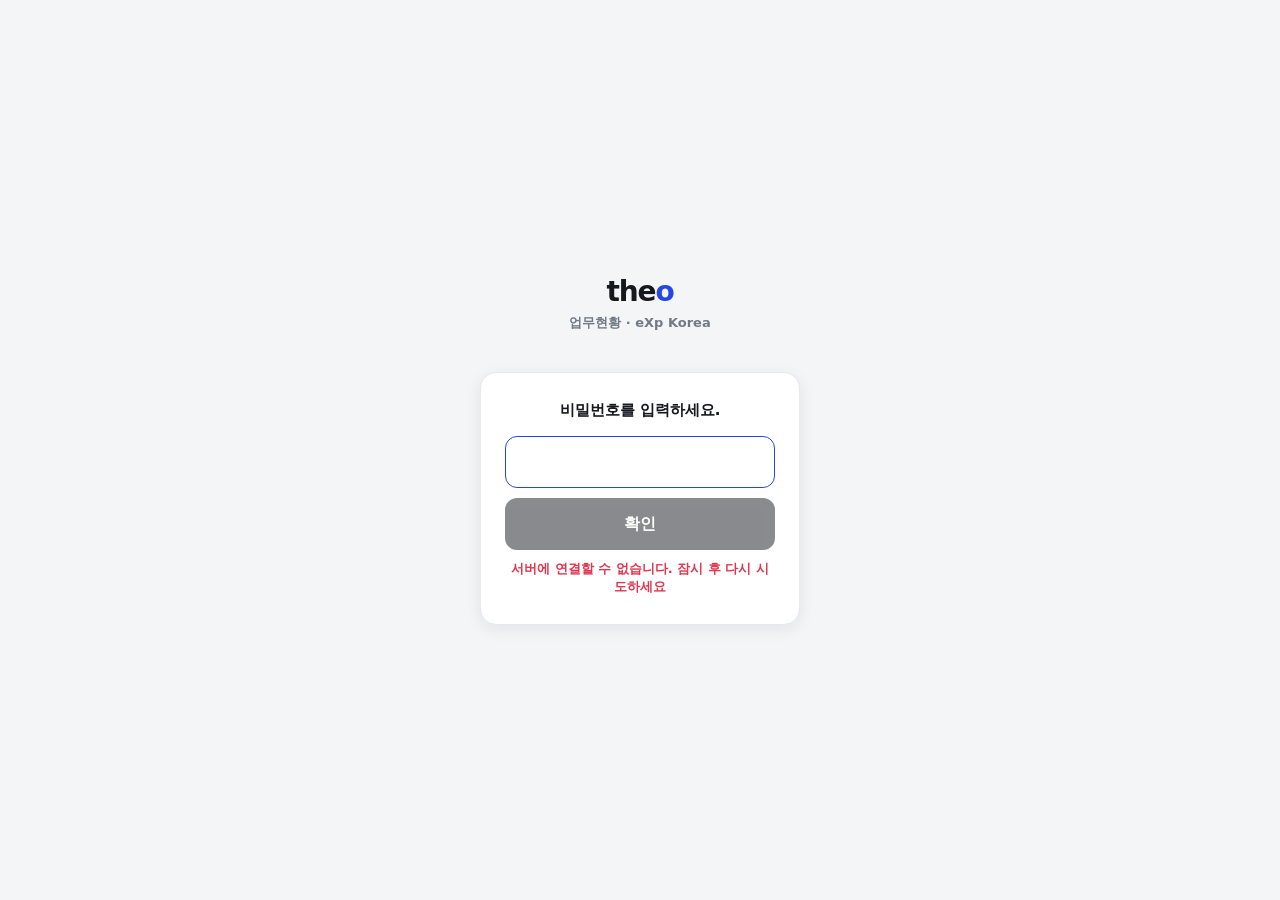
==== commit 785fae30: "Add files via upload" ====
--- a/index.html
+++ b/index.html
@@ -2,6 +2,20 @@
 <html lang="ko">
 <head>
 <meta charset="UTF-8" />
+<script>
+(function(){
+  var locked = true;
+  try {
+    var raw = sessionStorage.getItem('theo_dashboard_unlocked');
+    if (raw) {
+      var data = JSON.parse(raw);
+      if (data && data.ts && (Date.now() - data.ts <= 30 * 60 * 1000)) locked = false;
+    }
+  } catch (e) {}
+  if (locked) document.documentElement.classList.add('theo-locking');
+})();
+</script>
+<style>html.theo-locking .app-shell{visibility:hidden}</style>
 <meta name="viewport" content="width=device-width, initial-scale=1, maximum-scale=1, user-scalable=no" />
 <title>업무현황</title>
 <link rel="icon" href="favicon.ico" sizes="any" />
--- a/css/style.css
+++ b/css/style.css
@@ -1950,6 +1950,8 @@
 .rec-filter-chip[data-scope="중도금"].active { background: #EDE9FE; color: #6D28D9; border-color: #D8CEFB; }
 .rec-filter-chip[data-scope="잔금"].active   { background: #E0E7FF; color: #4338CA; border-color: #C3CDFA; }
 .rec-filter-chip[data-scope="행사"].active   { background: #FCE7F3; color: #BE185D; border-color: #F7C4DE; }
+.rec-filter-chip[data-scope="작업"].active   { background: #DCFCE7; color: #15803D; border-color: #A9E6C3; }
+.rec-filter-chip[data-scope="TM"].active     { background: #FFEDD5; color: #C2410C; border-color: #FBCBA0; }
 
 .rec-stat-card.tint-sched-today .icon-badge { background: var(--accent-soft); color: var(--accent); }
 .rec-stat-card.tint-sched-week .icon-badge { background: #DCFCE7; color: #15803D; }
